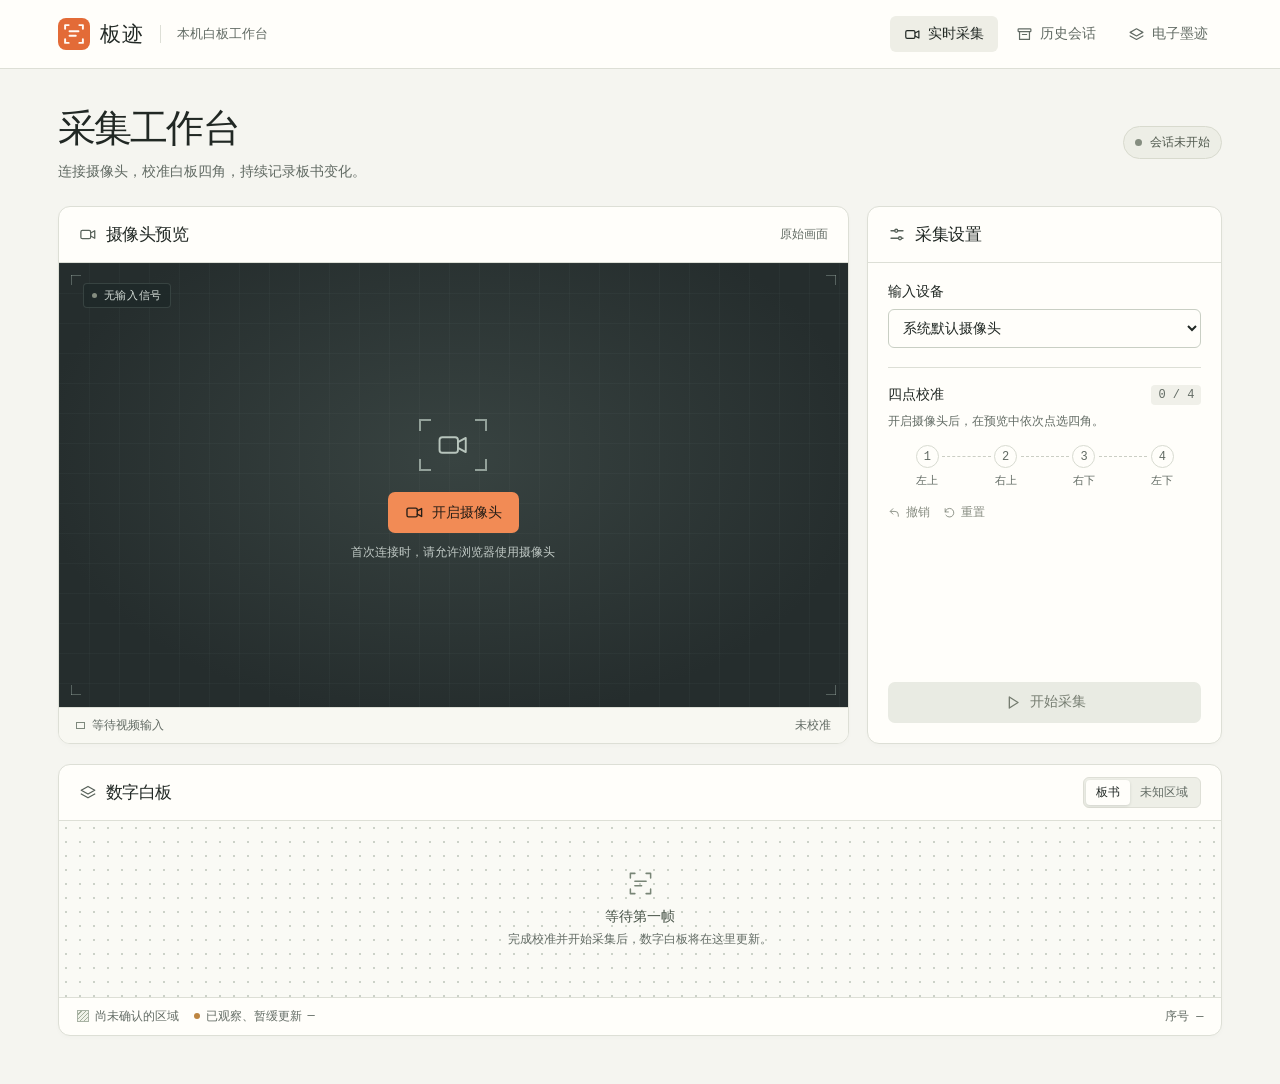
==== web/index.html @ cf27bbad "Add electronic ink timeline and replay controls" ====
<!doctype html>
<html lang="zh-CN">
<head>
  <meta charset="utf-8">
  <meta name="viewport" content="width=device-width, initial-scale=1">
  <meta name="theme-color" content="#f6f6f1">
  <title>板迹 · 本机白板工作台</title>
  <link rel="icon" href="mark.svg" type="image/svg+xml">
  <link rel="stylesheet" href="workbench.css">
  <script type="module" src="app.js"></script>
</head>
<body>
  <svg class="sprite" xmlns="http://www.w3.org/2000/svg" aria-hidden="true">
    <symbol id="camera" viewBox="0 0 24 24"><rect x="2.5" y="6.5" width="13" height="11" rx="2"/><path d="m15.5 10 5.5-3v10l-5.5-3"/></symbol>
    <symbol id="archive" viewBox="0 0 24 24"><rect x="3" y="4" width="18" height="4" rx="1"/><path d="M5 8v11h14V8m-10 4h6"/></symbol>
    <symbol id="sliders" viewBox="0 0 24 24"><path d="M4 7h5m4 0h7M4 17h10m4 0h2"/><circle cx="11" cy="7" r="2"/><circle cx="16" cy="17" r="2"/></symbol>
    <symbol id="screen" viewBox="0 0 24 24"><rect x="2.5" y="4.5" width="19" height="13" rx="2"/><path d="M8 21h8m-4-3v3"/></symbol>
    <symbol id="play" viewBox="0 0 24 24"><path d="m8 5 11 7-11 7z"/></symbol>
    <symbol id="stop" viewBox="0 0 24 24"><rect x="6" y="6" width="12" height="12" rx="1"/></symbol>
    <symbol id="reset" viewBox="0 0 24 24"><path d="M4 11a8 8 0 1 1 1.3 6M4 5v6h6"/></symbol>
    <symbol id="undo" viewBox="0 0 24 24"><path d="m9 5-5 5 5 5m-4-5h8a6 6 0 0 1 6 6v3"/></symbol>
    <symbol id="panel" viewBox="0 0 24 24"><path d="M3 7V3h4m10 0h4v4m0 10v4h-4M7 21H3v-4"/><path d="M7 14h6m-6-4h10"/></symbol>
    <symbol id="layers" viewBox="0 0 24 24"><path d="m3 9 9-5 9 5-9 5zm0 5 9 5 9-5"/></symbol>
    <symbol id="clock" viewBox="0 0 24 24"><circle cx="12" cy="12" r="8.5"/><path d="M12 7v5l3 2"/></symbol>
    <symbol id="chevron" viewBox="0 0 24 24"><path d="m9 6 6 6-6 6"/></symbol>
  </svg>

  <header class="masthead">
    <div class="mast-inner">
      <div class="brand"><img src="mark.svg" alt="" width="32" height="32"><b>板迹</b><span>本机白板工作台</span></div>
      <nav aria-label="主导航">
        <a id="nav-live" class="nav-item" href="#capture" aria-current="page"><svg class="icon"><use href="#camera"/></svg>实时采集</a>
        <a id="nav-history" class="nav-item" href="#history"><svg class="icon"><use href="#archive"/></svg>历史会话</a>
        <a id="nav-ink" class="nav-item" href="#ink"><svg class="icon"><use href="#layers"/></svg>电子墨迹</a>
      </nav>
    </div>
  </header>

  <main>
    <section id="capture-view" aria-labelledby="live-title">
      <div class="page-heading">
        <div><h1 id="live-title">采集工作台</h1><p id="live-description">连接摄像头，校准白板四角，持续记录板书变化。</p></div>
        <div class="session-actions" id="session-actions"><span class="tech-label" id="processing-rate" title="最近 3 秒内，摄像头被采样的新帧数和本机服务成功处理的帧数，均按每秒计算" hidden>采样帧率 <b id="sampling-fps">—</b> fps · 处理帧率 <b id="processing-fps">—</b> fps</span><span class="status-pill" id="session-status" role="status"><i></i><span>会话未开始</span></span></div>
      </div>
      <div id="live-messages">
        <div id="live-notice" class="notice" role="alert" hidden></div>
        <p id="glare-notice" class="notice" role="status" hidden>白板上可能有亮带反光。请先调整灯光角度。若需移动摄像头，请停止采集，调整后重新校准。</p>
      </div>
      <div class="capture-layout">
        <article class="card camera-card">
          <header class="card-head"><h2><svg class="icon"><use href="#camera"/></svg>摄像头预览</h2><button id="release" class="text-button" hidden>释放摄像头</button><span class="tech-label" id="input-label">原始画面</span></header>
          <div class="viewfinder" id="viewfinder">
            <div class="hud"><i></i><span id="input-status">无输入信号</span></div>
            <div id="camera-idle" class="camera-idle">
              <div class="focus-icon"><span></span><svg class="icon"><use href="#camera"/></svg></div>
              <button class="button primary" id="connect"><svg class="icon"><use href="#camera"/></svg><span>开启摄像头</span></button>
              <p id="camera-hint">首次连接时，请允许浏览器使用摄像头</p>
            </div>
            <div id="video-plane" class="video-plane" hidden>
              <video id="video" playsinline autoplay muted aria-label="摄像头原始画面"></video>
              <svg id="calibration-overlay" viewBox="0 0 1000 1000" preserveAspectRatio="none" aria-hidden="true"></svg>
              <div id="point-marks" aria-hidden="true"></div>
            </div>
          </div>
          <footer class="camera-foot"><span><i class="focus-dot"></i><span id="resolution">等待视频输入</span></span><span id="calibration-status">未校准</span></footer>
        </article>

        <aside class="card controls">
          <header class="card-head"><h2><svg class="icon"><use href="#sliders"/></svg>采集设置</h2></header>
          <div class="control-body" id="control-body">
            <label for="device">输入设备</label>
            <select id="device"><option value="">系统默认摄像头</option></select>
            <div class="calibration-head"><h3>四点校准</h3><span id="point-count" class="counter">0 / 4</span></div>
            <p class="guide" id="point-instruction" aria-live="polite">开启摄像头后，在预览中依次点选四角。</p>
            <ol class="corner-steps" aria-label="角点顺序">
              <li><span>1</span>左上</li><li><span>2</span>右上</li><li><span>3</span>右下</li><li><span>4</span>左下</li>
            </ol>
            <div class="edit-corners"><button id="undo" class="text-button" disabled><svg class="icon"><use href="#undo"/></svg>撤销</button><button id="reset" class="text-button" disabled><svg class="icon"><use href="#reset"/></svg>重置</button></div>
            <button id="record" class="button record" disabled><svg class="icon"><use href="#play"/></svg><span>开始采集</span></button>
          </div>
        </aside>
      </div>
      <article id="live-board" class="card board-card" aria-label="实时数字白板"></article>
    </section>

    <section id="history-view" aria-labelledby="history-title" hidden>
      <div class="page-heading"><div><h1 id="history-title">历史会话</h1><p>按确认时间回放板书，时间线从会话创建到最后一次确认。</p></div><button id="refresh-history" class="button secondary"><svg class="icon"><use href="#reset"/></svg>刷新记录</button></div>
      <div id="history-notice" class="notice" role="alert" hidden></div>
      <div class="history-layout">
        <aside class="card library">
          <header class="card-head"><h2><svg class="icon"><use href="#archive"/></svg>会话目录</h2><span id="session-count" class="counter">—</span></header>
          <div id="session-list" aria-live="polite"></div>
        </aside>
        <div class="history-detail">
          <article id="history-board" class="card board-card" aria-label="历史数字白板"></article>
          <article class="card timeline" aria-label="回放时间线">
            <header class="card-head"><h2><svg class="icon"><use href="#clock"/></svg>回放时间线</h2><span id="event-counter" class="counter">—</span></header>
            <div class="timeline-body">
              <div class="transport">
                <button class="button small" id="playback" disabled>播放</button>
                <button id="prev" aria-label="上一步" class="square-button" disabled>‹</button>
                <input type="range" id="scrubber" min="0" max="0" value="0" step="1" aria-label="回放进度" disabled>
                <button id="next" aria-label="下一步" class="square-button" disabled>›</button>
              </div>
              <div class="replay-timing">
                <span class="replay-time" aria-label="已播放时间与总时长"><span id="replay-elapsed">00:00</span> / <span id="replay-total">00:00</span></span>
                <label>播放速度
                  <select id="playback-speed">
                    <option value="0.5">0.5×</option><option value="1" selected>1×</option>
                    <option value="2">2×</option><option value="4">4×</option>
                  </select>
                </label>
              </div>
              <p class="event-summary" id="event-summary" aria-live="polite">等待选择会话</p>
              <dl class="event-times"><div><dt>观察时间</dt><dd id="observed">—</dd></div><div><dt>确认时间</dt><dd id="confirmed">—</dd></div></dl>
            </div>
          </article>
        </div>
      </div>
    </section>

    <section id="ink-view" aria-labelledby="ink-title" hidden>
      <div class="page-heading">
        <div><h1 id="ink-title">电子墨迹</h1><p>按确认序列查看可编辑的 SVG 墨迹。方向信息只在服务有依据时显示，否则标为不确定。</p></div>
        <button id="ink-refresh" class="button secondary">刷新会话</button>
      </div>
      <div id="ink-notice" class="notice" role="alert" hidden></div>
      <div class="ink-layout">
        <aside class="card library">
          <header class="card-head"><h2>会话目录</h2><span class="counter">最新 194 条</span></header>
          <div id="ink-session-list" aria-live="polite"></div>
        </aside>
        <div class="ink-detail-column">
          <article class="card ink-card">
            <header class="card-head"><h2>墨迹序列</h2><span id="ink-status" class="tech-label">未加载</span></header>
            <div class="ink-canvas-wrap"><div id="ink-empty" class="ink-empty"><strong id="ink-empty-title">选择会话以查看电子墨迹</strong><p id="ink-empty-description">从左侧选择一次采集记录。</p></div><div id="ink-canvas" hidden><svg id="ink-svg" role="img" aria-label="电子墨迹 SVG 画布"></svg></div></div>
            <footer class="ink-transport"><label for="ink-seq">确认序列</label><input id="ink-seq" type="range" min="0" max="0" value="0" step="1" disabled><output id="ink-seq-output">拖动查看</output></footer>
          </article>
          <article class="card ink-inspector">
            <header class="card-head"><h2>墨迹详情</h2><div class="ink-actions"><button id="ink-export-svg" class="button small" disabled>导出 SVG</button><button id="ink-export-json" class="button small" disabled>导出墨迹 JSON</button></div></header>
            <dl id="ink-detail" class="ink-meta">尚未选择墨迹</dl>
          </article>
        </div>
      </div>
    </section>
  </main>
  <template id="board-template">
    <header class="card-head"><h2><svg class="icon"><use href="#layers"/></svg><span class="board-title">数字白板</span></h2>
      <div class="segmented" role="group" aria-label="显示图层"><button data-layer="board" aria-pressed="true">板书</button><button data-layer="unknown" aria-pressed="false">未知区域</button></div>
    </header>
    <div class="board-surface"><div class="board-empty"><svg class="icon"><use href="#panel"/></svg><strong></strong><p></p></div><div class="board-images" hidden><img class="board-image" alt="透视校正后的板书"><div class="unknown-overlay"></div></div></div>
    <footer class="board-footer"><span class="legend"><i class="hatch"></i><span>尚未确认的区域</span></span><span class="held" title="采集时被遮挡或需继续观察的块，占整板的比例"><i></i>已观察、暂缓更新 <b>—</b></span><span class="seq">序号 —</span></footer>
  </template>
</body>
</html>
---- web/workbench.css ----
:root {
  color-scheme: light;
  --paper: #f5f5f0;
  --card: #fffefa;
  --ink: #212824;
  --muted: #626b64;
  --line: #dddfd6;
  --accent: #ae451b;
  --orange: #f28b55;
  --green: #34775e;
  --mono: "SFMono-Regular", Consolas, "Liberation Mono", monospace;
  font-family: "Inter", -apple-system, BlinkMacSystemFont, "PingFang SC", "Microsoft YaHei", sans-serif;
  font-synthesis: none;
}
* { box-sizing: border-box; }
body { margin: 0; background: var(--paper); color: var(--ink); font-size: 14px; }
[hidden], .sprite { display: none !important; }
button, select, input { font: inherit; }
button, select, a { -webkit-tap-highlight-color: transparent; }
button { cursor: pointer; color: inherit; }
button:disabled, select:disabled { cursor: not-allowed; }
button:focus-visible, a:focus-visible, select:focus-visible, input:focus-visible, .video-plane:focus-visible { outline: 3px solid #cf692e; outline-offset: 3px; }
h1, h2, h3, p, ol, dl, dd { margin: 0; }
.icon { width: 19px; height: 19px; flex-shrink: 0; fill: none; stroke: currentColor; stroke-width: 1.7; stroke-linecap: round; stroke-linejoin: round; }
.masthead { background: var(--card); border-bottom: 1px solid var(--line); }
.mast-inner, main { max-width: 1360px; margin-inline: auto; padding-inline: clamp(18px, 4.5vw, 72px); }
.mast-inner { min-height: 68px; display: flex; align-items: center; justify-content: space-between; gap: 18px; }
.brand, nav, .nav-item, .status-pill, .card-head, h2, .button, .text-button, .camera-foot, .camera-foot > span, .calibration-head, .board-footer, .held, .legend, .transport { display: flex; align-items: center; }
.brand { gap: 10px; white-space: nowrap; }
.brand b { font-size: 21px; letter-spacing: .06em; font-weight: 720; }
.brand span { border-left: 1px solid var(--line); margin-left: 6px; padding-left: 16px; color: var(--muted); font-size: 13px; }
nav { gap: 4px; }
.nav-item { gap: 7px; padding: 9px 14px; border-radius: 6px; color: var(--muted); text-decoration: none; font-weight: 600; }
.nav-item .icon { width: 17px; height: 17px; }
.nav-item:hover { background: #f4f3ed; }
.nav-item[aria-current] { background: #eeeee6; color: var(--ink); }
main { padding-bottom: 48px; }
.page-heading { margin-block: 34px 23px; display: flex; justify-content: space-between; align-items: center; gap: 14px; }
h1 { font-size: clamp(29px, 3vw, 42px); letter-spacing: -.045em; line-height: 1.28; font-weight: 740; }
.page-heading p { margin-top: 8px; font-size: 14px; line-height: 1.6; color: var(--muted); }
.status-pill { white-space: nowrap; gap: 8px; padding: 7px 11px; font-size: 12px; border: 1px solid #d8dace; background: #edeee6; border-radius: 30px; color: #50594e; }
.status-pill i, .hud i, .held i { width: 7px; height: 7px; border-radius: 50%; background: #858d80; }
.status-pill.active { background: #e1eee6; color: #24583f; border-color: #c4daca; }
.status-pill.active i, .hud.signal i { background: #66bd8d; }
.capture-layout { display: grid; grid-template-columns: minmax(0, 2.23fr) minmax(264px, 1fr); gap: 18px; align-items: stretch; }
.card { min-width: 0; border: 1px solid var(--line); border-radius: 12px; background: var(--card); overflow: hidden; box-shadow: 0 2px 5px #1f2a1f05; }
.card-head { min-height: 56px; padding: 10px 20px; justify-content: space-between; gap: 12px; border-bottom: 1px solid var(--line); }
h2 { gap: 9px; font-size: 17px; letter-spacing: -.025em; font-weight: 680; }
h2 .icon { width: 18px; color: #59635b; }
.tech-label { color: var(--muted); font-size: 12px; }
.camera-card, .controls { display: flex; flex-direction: column; }
.viewfinder {
  isolation: isolate; position: relative; display: grid; place-items: center; flex: 1 0 auto; width: 100%; aspect-ratio: 16 / 9; overflow: hidden;
  background-color: #252d2d;
  background-image: linear-gradient(#9cb3ab0b 1px, transparent 1px), linear-gradient(90deg, #9cb3ab0b 1px, transparent 1px), radial-gradient(ellipse at 50% 44%, #384341 0%, transparent 75%);
  background-size: 30px 30px, 30px 30px, 100% 100%;
}
.viewfinder::after { pointer-events: none; content: ""; position: absolute; inset: 12px; z-index: 2; background: linear-gradient(#abbdb45e,#abbdb45e) left top / 10px 1px, linear-gradient(#abbdb45e,#abbdb45e) left top / 1px 10px, linear-gradient(#abbdb45e,#abbdb45e) right top / 10px 1px, linear-gradient(#abbdb45e,#abbdb45e) right top / 1px 10px, linear-gradient(#abbdb45e,#abbdb45e) left bottom / 10px 1px, linear-gradient(#abbdb45e,#abbdb45e) left bottom / 1px 10px, linear-gradient(#abbdb45e,#abbdb45e) right bottom / 10px 1px, linear-gradient(#abbdb45e,#abbdb45e) right bottom / 1px 10px; background-repeat: no-repeat; }
.hud { position: absolute; left: 24px; top: 20px; display: flex; align-items: center; gap: 7px; z-index: 3; pointer-events: none; font-size: 11px; letter-spacing: .06em; color: #d7dfd9; background: #1f2929da; border: 1px solid #87968e3b; padding: 4px 8px; border-radius: 4px; }
.hud i { width: 5px; height: 5px; }
.camera-idle { text-align: center; z-index: 1; padding: 36px 16px 24px; max-width: 100%; }
.camera-idle p { font-size: 12px; color: #c0c9c5; line-height: 1.6; margin-top: 10px; }
.focus-icon { display: grid; place-items: center; position: relative; width: 68px; height: 52px; color: #b7c4bc; margin: 0 auto 21px; }
.focus-icon::before, .focus-icon::after, .focus-icon span::before, .focus-icon span::after { content: ""; position: absolute; width: 10px; height: 10px; border: solid #92a099; border-width: 0; }
.focus-icon::before { left: 0; top: 0; border-width: 2px 0 0 2px; }
.focus-icon::after { right: 0; top: 0; border-width: 2px 2px 0 0; }
.focus-icon span { position: absolute; inset: 0; }
.focus-icon span::before { left: 0; bottom: 0; border-width: 0 0 2px 2px; }
.focus-icon span::after { right: 0; bottom: 0; border-width: 0 2px 2px 0; }
.focus-icon .icon { width: 34px; height: 34px; stroke-width: 1.35; }
.button { border: 0; border-radius: 7px; padding: 10px 17px; min-height: 41px; justify-content: center; gap: 8px; font-weight: 650; }
.primary { background: var(--orange); color: #271e17; margin-inline: auto; }
.primary:hover { background: #ffa36d; }
.primary:disabled { background: #a9a699; }
.secondary, .small, .square-button { background: var(--card); border: 1px solid var(--line); }
.secondary:hover, .small:hover:enabled, .square-button:hover:enabled { background: #efefe7; }
.video-plane { position: absolute; inset: 50% auto auto 50%; transform: translate(-50%, -50%); background: #111; touch-action: manipulation; }
.video-plane.editable { cursor: crosshair; }
.video-plane video, #calibration-overlay, #point-marks { width: 100%; height: 100%; position: absolute; inset: 0; display: block; pointer-events: none; }
#calibration-overlay { overflow: visible; }
#calibration-overlay polyline, #calibration-overlay polygon { stroke: #ff9564; stroke-width: 2; stroke-dasharray: 6 4; fill: none; vector-effect: non-scaling-stroke; }
#calibration-overlay polygon { fill: #e67a4926; stroke-dasharray: none; }
.point-marker { width: 21px; height: 21px; position: absolute; display: grid; place-items: center; transform: translate(-50%, -50%); color: #201b16; background: #ffae79; border: 1.5px solid #211d19; box-shadow: 0 0 0 1px #fff8; border-radius: 50%; font: bold 11px var(--mono); }
.camera-foot { justify-content: space-between; min-height: 36px; padding: 7px 17px; background: #f8f8f2; border-top: 1px solid var(--line); color: var(--muted); font: 12px var(--mono); }
.camera-foot > span { gap: 7px; }
.focus-dot { display: block; width: 9px; height: 7px; border: 1px solid #7e897d; }
.control-body { padding: 20px; flex: 1; display: flex; flex-direction: column; }
label, h3 { font-size: 14px; font-weight: 650; }
select { width: 100%; min-width: 0; text-overflow: ellipsis; border: 1px solid #c9cfc4; border-radius: 6px; height: 39px; padding: 0 10px; background: #fffefa; color: var(--ink); margin-top: 8px; }
.calibration-head { justify-content: space-between; padding-top: 17px; margin-top: 19px; border-top: 1px solid var(--line); }
.counter { padding: 3px 7px; background: #f0f0e9; color: var(--muted); border-radius: 4px; font: 12px var(--mono); white-space: nowrap; }
.guide { margin-top: 7px; color: var(--muted); font-size: 12px; line-height: 1.55; }
.corner-steps { list-style: none; padding: 0; display: grid; grid-template-columns: repeat(4, 1fr); margin: 15px 0 9px; }
.corner-steps li { position: relative; display: grid; justify-items: center; gap: 5px; font-size: 11px; color: var(--muted); }
.corner-steps li:not(:last-child)::after { position: absolute; content: ""; left: calc(50% + 15px); right: calc(-50% + 15px); top: 11px; border-top: 1px dashed #cbcec4; }
.corner-steps span { width: 23px; height: 23px; display: grid; place-items: center; border: 1px solid #d8dbd1; border-radius: 50%; font: 12px var(--mono); }
.corner-steps .done span { color: #fff; background: var(--green); border-color: var(--green); }
.corner-steps .current span { border-color: #d67645; color: var(--accent); background: #fff0e4; }
.edit-corners { display: flex; align-items: center; gap: 13px; margin: 3px 0 14px; }
.text-button { border: 0; padding: 4px 0; gap: 5px; font-size: 12px; color: var(--accent); background: none; }
.text-button:hover:enabled { text-decoration: underline; }
.text-button:disabled { color: #888d82; }
.text-button .icon { width: 13px; height: 13px; }
.record { margin-top: auto; background: #293d32; color: white; width: 100%; }
.record:hover:enabled { background: #385444; }
.record.running { background: #9c3f22; }
.record:disabled { background: #e9ebe3; color: #767d71; }
.notice { margin-bottom: 14px; padding: 12px 15px; border: 1px solid #edc6ab; border-left: 3px solid #b95d31; border-radius: 6px; background: #fff2e7; color: #803e20; line-height: 1.6; overflow-wrap: anywhere; }
.board-card { margin-top: 20px; }
.segmented { display: inline-flex; padding: 2px; background: #eeefe7; border: 1px solid #dedfd6; border-radius: 6px; }
.segmented button { border: 0; padding: 4px 10px; border-radius: 4px; color: var(--muted); font-size: 12px; background: transparent; }
.segmented button[aria-pressed="true"] { background: #fffefa; color: var(--ink); box-shadow: 0 1px 3px #202a2324; font-weight: 600; }
.board-surface { background-color: #fafaf5; background-image: radial-gradient(#ccd2c8 1px, transparent 1px); background-size: 14px 14px; min-height: 176px; display: grid; place-items: center; padding: 16px; }
.board-empty { text-align: center; color: var(--muted); }
.board-empty .icon { margin-bottom: 8px; width: 27px; height: 27px; color: #788576; stroke-width: 1.35; }
.board-empty strong { display: block; font-size: 14px; font-weight: 600; color: #485448; }
.board-empty p { margin-top: 5px; font-size: 12px; }
.board-images { position: relative; max-width: 100%; }
.board-image { display: block; width: auto; height: auto; max-width: 100%; max-height: max(360px, 68vh); }
.unknown-overlay { position: absolute; inset: 0; background: repeating-linear-gradient(135deg, #edf0e6a6 0 4px, #7987778c 4px 5.5px); mask-size: 100% 100%; mask-mode: luminance; mask-repeat: no-repeat; }
.board-footer { min-height: 38px; border-top: 1px solid var(--line); gap: 15px; padding: 8px 18px; color: var(--muted); font-size: 12px; flex-wrap: wrap; }
.held, .legend { gap: 6px; }
.held i { width: 6px; height: 6px; background: #bd8541; }
.held b, .seq { font: 12px var(--mono); }
.seq { margin-left: auto; }
.hatch { width: 12px; height: 12px; display: inline-block; border: 1px solid #a9b3a5; background: repeating-linear-gradient(135deg, #f0f2e9 0 2px, #a4b09d 2px 3px); }
.legend.mask .hatch { background: linear-gradient(90deg, white 50%, black 50%); }
.history-layout { display: grid; grid-template-columns: minmax(215px, .9fr) minmax(0, 2.4fr); gap: 18px; align-items: start; }
.library { min-height: 184px; }
.history-detail { min-width: 0; }
.history-detail .board-card { margin: 0; }
.list-message { padding: 26px 18px; color: var(--muted); line-height: 1.6; }
#session-list { max-height: 62vh; overflow: auto; }
.session-row { display: flex; align-items: center; justify-content: space-between; width: 100%; gap: 8px; background: transparent; text-align: left; border: 0; border-bottom: 1px solid var(--line); border-left: 3px solid transparent; padding: 14px 15px; }
.session-row:last-child { border-bottom: 0; }
.session-row:hover { background: #f5f5ef; }
.session-row[aria-current] { border-left-color: #c36735; background: #faf0e5; }
.session-row strong, .session-row small { display: block; }
.session-row strong { font-size: 13px; }
.session-row small { color: var(--muted); margin-top: 5px; font: 11px var(--mono); overflow-wrap: anywhere; }
.session-row .icon { width: 14px; }
.timeline { margin-top: 16px; }
.timeline-body { padding: 15px 18px; }
.transport { gap: 9px; }
.replay-timing { display: flex; justify-content: space-between; align-items: center; flex-wrap: wrap; gap: 6px 12px; margin-top: 8px; color: var(--muted); font-size: 12px; }
.replay-time { font-family: var(--mono); font-variant-numeric: tabular-nums; }
.replay-timing select { margin-left: 4px; padding: 3px 5px; color: var(--ink); border: 1px solid var(--line); border-radius: 5px; background: var(--card); }
.small, .square-button { white-space: nowrap; font-size: 13px; min-height: 32px; padding: 5px 11px; border-radius: 5px; }
.square-button { font-size: 20px; line-height: 1; }
.transport button:disabled { color: #8e948b; background: #f2f3ed; }
input[type="range"] { accent-color: #ae582e; flex: 1; min-width: 25px; }
.event-summary { margin-top: 14px; font-weight: 600; font-size: 13px; }
.event-times { display: flex; flex-wrap: wrap; gap: 10px 25px; margin-top: 9px; font-size: 12px; color: var(--muted); }
.event-times div { display: flex; gap: 8px; }
.event-times dd { color: var(--ink); font-variant-numeric: tabular-nums; }
.ink-layout { display: grid; grid-template-columns: minmax(220px, 280px) minmax(0, 1fr); gap: 18px; align-items: start; }
.ink-detail-column { display: grid; gap: 18px; min-width: 0; }
.ink-card { min-width: 0; }
.ink-canvas-wrap { min-height: 420px; padding: 18px; background: #f0f0e9; display: grid; place-items: center; }
.ink-canvas-wrap > div { width: 100%; }
#ink-canvas { width: 100%; aspect-ratio: 16 / 10; overflow: auto; background: #fffefa; border: 1px solid var(--line); }
#ink-svg { display: block; width: 100%; height: 100%; min-height: 380px; background: #fffefa; }
#ink-svg path { cursor: pointer; transition: opacity .12s, filter .12s; }
#ink-svg path:hover, #ink-svg path.selected { filter: drop-shadow(0 0 4px #df7a45); }
.ink-empty { min-height: 240px; display: grid; place-content: center; text-align: center; color: var(--muted); }
.ink-empty strong { color: var(--ink); font-size: 16px; }
.ink-empty p { margin: 8px 0 0; }
.ink-transport { display: grid; grid-template-columns: auto minmax(120px, 1fr) auto; gap: 12px; align-items: center; padding: 14px 18px 17px; color: var(--muted); }
.ink-transport input { min-width: 0; accent-color: var(--accent); }
.ink-actions { display: flex; gap: 8px; flex-wrap: wrap; }
.ink-meta { margin: 0; padding: 16px 18px 20px; display: grid; grid-template-columns: repeat(auto-fit, minmax(170px, 1fr)); gap: 12px; }
.ink-meta div { padding: 10px 12px; background: var(--paper); border-radius: 6px; }
.ink-meta dt { color: var(--muted); font-size: 11px; }
.ink-meta dd { margin: 4px 0 0; font-family: var(--mono); overflow-wrap: anywhere; }
@media (max-width: 760px) { .ink-layout { grid-template-columns: 1fr; } .ink-canvas-wrap { min-height: 300px; } }
@media (min-width: 1450px) { .page-heading { margin-block: 42px 27px; } }
@media (max-width: 900px) { .mast-inner, main { padding-inline: 22px; } .capture-layout { grid-template-columns: minmax(0,1.65fr) minmax(248px,1fr); gap: 13px; } .control-body { padding: 16px; } }
@media (max-width: 710px) {
  .mast-inner, main { padding-inline: 16px; } .mast-inner { min-height: 56px; }
  .brand span { display: none; } .brand { gap: 7px; } .brand img { width: 27px; height: 27px; } .brand b { font-size: 18px; }
  .nav-item { padding: 8px 9px; font-size: 13px; gap: 5px; }
  .page-heading { margin-block: 22px 16px; align-items: flex-start; flex-wrap: wrap; gap: 9px; }
  .page-heading p { font-size: 12px; margin-top: 5px; } .status-pill { font-size: 11px; padding: 5px 8px; }
  .capture-layout, .history-layout { grid-template-columns: 1fr; gap: 14px; }
  .card-head { min-height: 47px; padding: 9px 14px; } h2 { font-size: 16px; }
  .viewfinder { min-height: 200px; } .hud { left: 19px; top: 16px; }
  .focus-icon { width: 47px; height: 35px; margin-bottom: 12px; } .focus-icon .icon { width: 25px; }
  .control-body { padding: 14px 16px 16px; } .calibration-head { margin-top: 13px; padding-top: 12px; }
  .corner-steps { margin: 11px 0 6px; } .edit-corners { margin-bottom: 9px; } .board-card { margin-top: 14px; }
  .board-footer { gap: 6px 11px; padding-inline: 13px; font-size: 11px; } .library { min-height: 0; } #session-list { max-height: 200px; }
}
@media (max-width: 375px) { .mast-inner, main { padding-inline: 10px; } .nav-item { padding-inline: 6px; } .brand { gap: 4px; } }
.session-actions { display: flex; align-items: center; flex-wrap: wrap; gap: 10px; }
#processing-rate { white-space: nowrap; font-variant-numeric: tabular-nums; }
.session-actions .record { width: auto; margin: 0; white-space: nowrap; }
.nav-item.is-recording::after { content: ""; width: 6px; height: 6px; background: #36825e; border-radius: 50%; }
#capture-view.monitoring { display: grid; grid-template-columns: minmax(0, .95fr) minmax(0, 1.18fr); grid-template-areas: "heading heading" "notice notice" "camera board"; gap: 0 16px; }
.monitoring .page-heading { grid-area: heading; }
.monitoring .capture-layout { display: contents; }
.monitoring .controls { display: none; }
.monitoring .camera-card { grid-area: camera; }
.monitoring .board-card { display: flex; flex-direction: column; grid-area: board; margin: 0; }
.monitoring .board-surface { flex: 1; min-height: 200px; }
.monitoring .board-image { max-height: 58vh; }
.monitoring #live-messages { grid-area: notice; }
@media (max-width: 760px) {
  #capture-view.monitoring { grid-template-columns: 1fr; grid-template-areas: "heading" "notice" "board" "camera"; }
  .monitoring .camera-card { margin-top: 14px; }
  .monitoring .session-actions .record { min-height: 33px; padding: 6px 12px; }
}

.monitoring #calibration-overlay polygon { fill: none; stroke-opacity: .8; }
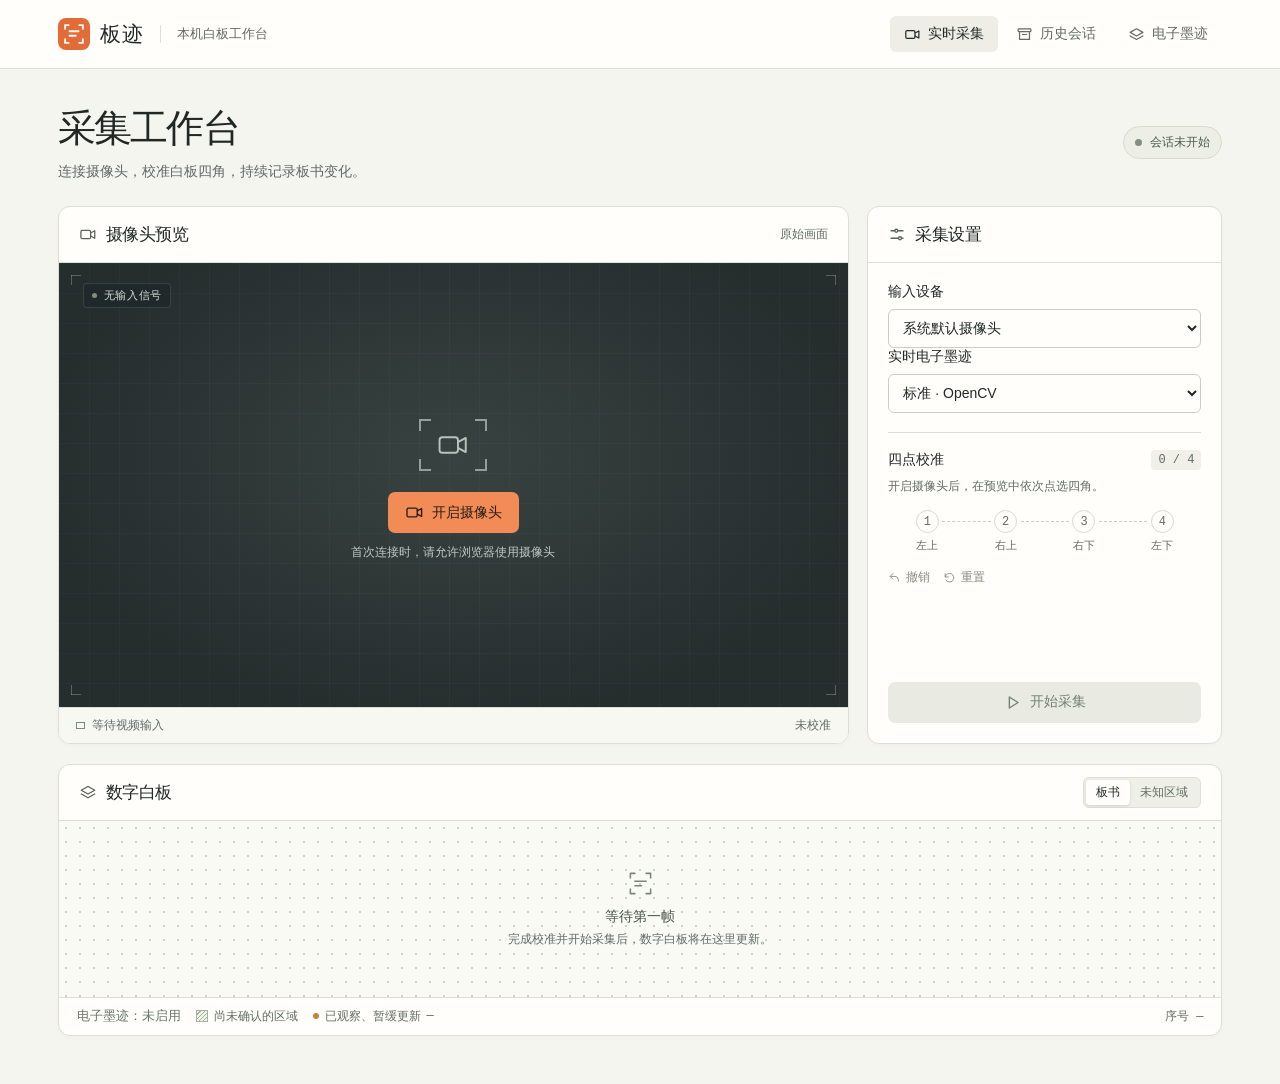
==== commit ba7347d1: "Add opt-in live electronic ink runtime Consolidate the ordered FCN session runtime, native SVG forma" ====
--- a/web/index.html
+++ b/web/index.html
@@ -70,6 +70,11 @@
           <div class="control-body" id="control-body">
             <label for="device">输入设备</label>
             <select id="device"><option value="">系统默认摄像头</option></select>
+            <label for="live-ink-mode">实时电子墨迹</label>
+            <select id="live-ink-mode">
+              <option value="classic">标准 · OpenCV</option>
+              <option value="lecturenet-live">LectureNet · 原板校验（实时实验）</option>
+            </select>
             <div class="calibration-head"><h3>四点校准</h3><span id="point-count" class="counter">0 / 4</span></div>
             <p class="guide" id="point-instruction" aria-live="polite">开启摄像头后，在预览中依次点选四角。</p>
             <ol class="corner-steps" aria-label="角点顺序">
@@ -121,27 +126,48 @@
 
     <section id="ink-view" aria-labelledby="ink-title" hidden>
       <div class="page-heading">
-        <div><h1 id="ink-title">电子墨迹</h1><p>按确认序列查看可编辑的 SVG 墨迹。方向信息只在服务有依据时显示，否则标为不确定。</p></div>
+        <div><h1 id="ink-title">电子墨迹</h1><p>按确认序列查看笔迹，点击一条墨迹可查看颜色、线宽和来源。淡墨增强是弱线候选实验，反光处可能出现多识别。</p></div>
         <button id="ink-refresh" class="button secondary">刷新会话</button>
       </div>
       <div id="ink-notice" class="notice" role="alert" hidden></div>
-      <div class="ink-layout">
-        <aside class="card library">
-          <header class="card-head"><h2>会话目录</h2><span class="counter">最新 194 条</span></header>
-          <div id="ink-session-list" aria-live="polite"></div>
-        </aside>
-        <div class="ink-detail-column">
-          <article class="card ink-card">
-            <header class="card-head"><h2>墨迹序列</h2><span id="ink-status" class="tech-label">未加载</span></header>
-            <div class="ink-canvas-wrap"><div id="ink-empty" class="ink-empty"><strong id="ink-empty-title">选择会话以查看电子墨迹</strong><p id="ink-empty-description">从左侧选择一次采集记录。</p></div><div id="ink-canvas" hidden><svg id="ink-svg" role="img" aria-label="电子墨迹 SVG 画布"></svg></div></div>
-            <footer class="ink-transport"><label for="ink-seq">确认序列</label><input id="ink-seq" type="range" min="0" max="0" value="0" step="1" disabled><output id="ink-seq-output">拖动查看</output></footer>
-          </article>
-          <article class="card ink-inspector">
-            <header class="card-head"><h2>墨迹详情</h2><div class="ink-actions"><button id="ink-export-svg" class="button small" disabled>导出 SVG</button><button id="ink-export-json" class="button small" disabled>导出墨迹 JSON</button></div></header>
-            <dl id="ink-detail" class="ink-meta">尚未选择墨迹</dl>
-          </article>
+      <article class="card ink-card">
+        <header class="card-head ink-toolbar">
+          <label class="ink-session-label" for="ink-session">会话<select id="ink-session" disabled></select></label>
+          <div class="ink-actions">
+            <label class="ink-method-label" for="ink-method">识别方式<select id="ink-method">
+              <option value="classic">标准 · OpenCV</option>
+              <option value="neural">淡墨增强（实验）</option>
+              <option value="yolo-experiment" hidden disabled>YOLO 512 · CPU 训练（实验）</option>
+              <option value="yolo-mps-experiment" hidden disabled>YOLO 512 · Metal 训练（实验）</option>
+              <option value="source-color-experiment" hidden disabled>淡彩笔迹（实验）</option>
+              <option value="lecturenet-experiment" hidden disabled>LectureNet · 原板校验（实验）</option>
+              <option value="lecturenet-live" hidden disabled>LectureNet · 实时会话</option>
+            </select></label>
+            <div id="ink-modes" class="segmented" role="group" aria-label="显示内容">
+              <button data-mode="ink" aria-pressed="true">墨迹</button>
+              <button data-mode="board" aria-pressed="false">原板</button>
+              <button data-mode="overlay" aria-pressed="false" title="在原板上用蓝色标出矢量墨迹">叠合</button>
+            </div>
+            <button id="ink-zoom" class="button small" aria-pressed="false" disabled>放大</button>
+          </div>
+        </header>
+        <div class="ink-canvas-wrap">
+          <div id="ink-empty" class="ink-empty"><strong id="ink-empty-title">正在读取会话</strong><p id="ink-empty-description"></p></div>
+          <div id="ink-canvas" hidden>
+            <div id="ink-sheet" data-mode="ink">
+              <img id="ink-board" alt="同一确认序号的原板" hidden>
+              <svg id="ink-svg" role="img" aria-label="可选取笔迹的电子墨迹图"></svg>
+            </div>
+          </div>
+          <p id="ink-overlay-key" hidden>蓝色标出矢量墨迹的落点</p>
+          <span id="ink-reference-status" role="status" hidden>正在读取此序号的原板…</span>
         </div>
-      </div>
+        <footer class="ink-transport"><label for="ink-seq">确认序列</label><input id="ink-seq" type="range" min="0" max="0" value="0" step="1" disabled><output id="ink-seq-output">—</output></footer>
+      </article>
+      <article class="card ink-inspector">
+        <header class="card-head"><div><h2>墨迹详情</h2><p id="ink-status" class="tech-label">未加载</p></div><div class="ink-actions"><button id="ink-export-svg" class="button small" disabled>导出墨迹 SVG</button><button id="ink-export-json" class="button small" disabled>导出墨迹 JSON</button></div></header>
+        <dl id="ink-detail" class="ink-meta"></dl>
+      </article>
     </section>
   </main>
   <template id="board-template">
--- a/web/workbench.css
+++ b/web/workbench.css
@@ -107,6 +107,9 @@
 .record:disabled { background: #e9ebe3; color: #767d71; }
 .notice { margin-bottom: 14px; padding: 12px 15px; border: 1px solid #edc6ab; border-left: 3px solid #b95d31; border-radius: 6px; background: #fff2e7; color: #803e20; line-height: 1.6; overflow-wrap: anywhere; }
 .board-card { margin-top: 20px; }
+.live-vector-layer { position: absolute; inset: 0; width: 100%; height: 100%; pointer-events: none; }
+.live-vector-layer[hidden] { display: none; }
+.live-vector-status { color: #69756c; font-size: .82rem; }
 .segmented { display: inline-flex; padding: 2px; background: #eeefe7; border: 1px solid #dedfd6; border-radius: 6px; }
 .segmented button { border: 0; padding: 4px 10px; border-radius: 4px; color: var(--muted); font-size: 12px; background: transparent; }
 .segmented button[aria-pressed="true"] { background: #fffefa; color: var(--ink); box-shadow: 0 1px 3px #202a2324; font-weight: 600; }
@@ -153,26 +156,44 @@
 .event-times { display: flex; flex-wrap: wrap; gap: 10px 25px; margin-top: 9px; font-size: 12px; color: var(--muted); }
 .event-times div { display: flex; gap: 8px; }
 .event-times dd { color: var(--ink); font-variant-numeric: tabular-nums; }
-.ink-layout { display: grid; grid-template-columns: minmax(220px, 280px) minmax(0, 1fr); gap: 18px; align-items: start; }
-.ink-detail-column { display: grid; gap: 18px; min-width: 0; }
 .ink-card { min-width: 0; }
-.ink-canvas-wrap { min-height: 420px; padding: 18px; background: #f0f0e9; display: grid; place-items: center; }
-.ink-canvas-wrap > div { width: 100%; }
-#ink-canvas { width: 100%; aspect-ratio: 16 / 10; overflow: auto; background: #fffefa; border: 1px solid var(--line); }
-#ink-svg { display: block; width: 100%; height: 100%; min-height: 380px; background: #fffefa; }
-#ink-svg path { cursor: pointer; transition: opacity .12s, filter .12s; }
-#ink-svg path:hover, #ink-svg path.selected { filter: drop-shadow(0 0 4px #df7a45); }
-.ink-empty { min-height: 240px; display: grid; place-content: center; text-align: center; color: var(--muted); }
+.ink-toolbar, .ink-actions, .ink-inspector .card-head { display: flex; align-items: center; flex-wrap: wrap; gap: 8px 12px; }
+.ink-session-label { display: flex; gap: 10px; align-items: center; min-width: 0; }
+.ink-session-label select { width: auto; max-width: 100%; margin: 0; }
+.ink-method-label { display: flex; gap: 8px; align-items: center; color: var(--muted); font-size: 12px; }
+.ink-method-label select { width: auto; min-width: 150px; margin: 0; }
+.ink-canvas-wrap { position: relative; background: #eeefe9; padding: clamp(6px, 1.2vw, 16px); }
+#ink-canvas { width: 100%; overflow: auto; border: 1px solid var(--line); background: #fff; }
+#ink-sheet { position: relative; width: 100%; }
+#ink-sheet.enlarged { width: max(175%, var(--ink-native-width)); }
+#ink-svg { position: relative; display: block; width: 100%; height: auto; }
+#ink-board { position: absolute; inset: 0; display: block; width: 100%; height: 100%; }
+#ink-sheet[data-mode="board"] #ink-svg { visibility: hidden; }
+#ink-sheet[data-mode="overlay"] [data-paper] { fill: none; }
+#ink-sheet[data-mode="overlay"] [data-geometry="outline"] { fill: #0078bb; fill-opacity: .72; }
+#ink-sheet[data-mode="overlay"] [data-geometry="line"] { stroke: #0078bb; stroke-opacity: .72; }
+#ink-svg [data-stroke-id], #ink-svg [data-hit-id] { cursor: pointer; }
+#ink-overlay-key { margin-top: 6px; color: #12638f; font-size: 12px; }
+#ink-reference-status { position: absolute; inset: 0; display: grid; place-items: center; background: var(--paper); color: var(--muted); }
+.ink-empty { padding: 65px 12px; text-align: center; color: var(--muted); }
 .ink-empty strong { color: var(--ink); font-size: 16px; }
-.ink-empty p { margin: 8px 0 0; }
-.ink-transport { display: grid; grid-template-columns: auto minmax(120px, 1fr) auto; gap: 12px; align-items: center; padding: 14px 18px 17px; color: var(--muted); }
-.ink-transport input { min-width: 0; accent-color: var(--accent); }
-.ink-actions { display: flex; gap: 8px; flex-wrap: wrap; }
-.ink-meta { margin: 0; padding: 16px 18px 20px; display: grid; grid-template-columns: repeat(auto-fit, minmax(170px, 1fr)); gap: 12px; }
-.ink-meta div { padding: 10px 12px; background: var(--paper); border-radius: 6px; }
+.ink-empty p { margin-top: 8px; }
+.ink-transport { display: grid; grid-template-columns: auto minmax(45px, 1fr) auto; gap: 12px; align-items: center; padding: 12px 18px; color: var(--muted); }
+.ink-transport output { font: 12px var(--mono); }
+.ink-inspector { margin-top: 14px; }
+.ink-inspector .tech-label { margin-top: 4px; }
+.ink-meta { margin: 0; padding: 14px 18px; display: flex; flex-wrap: wrap; gap: 8px 24px; }
+.ink-meta:empty { display: none; }
 .ink-meta dt { color: var(--muted); font-size: 11px; }
 .ink-meta dd { margin: 4px 0 0; font-family: var(--mono); overflow-wrap: anywhere; }
-@media (max-width: 760px) { .ink-layout { grid-template-columns: 1fr; } .ink-canvas-wrap { min-height: 300px; } }
+@media (max-width: 580px) {
+  .ink-toolbar, .ink-inspector .card-head { padding: 10px 12px; }
+  .ink-session-label { width: 100%; }
+  .ink-session-label select { flex: 1; }
+  .ink-method-label { width: 100%; justify-content: space-between; }
+  .ink-method-label select { flex: 1; }
+  .ink-transport { padding: 10px; gap: 8px; }
+}
 @media (min-width: 1450px) { .page-heading { margin-block: 42px 27px; } }
 @media (max-width: 900px) { .mast-inner, main { padding-inline: 22px; } .capture-layout { grid-template-columns: minmax(0,1.65fr) minmax(248px,1fr); gap: 13px; } .control-body { padding: 16px; } }
 @media (max-width: 710px) {
